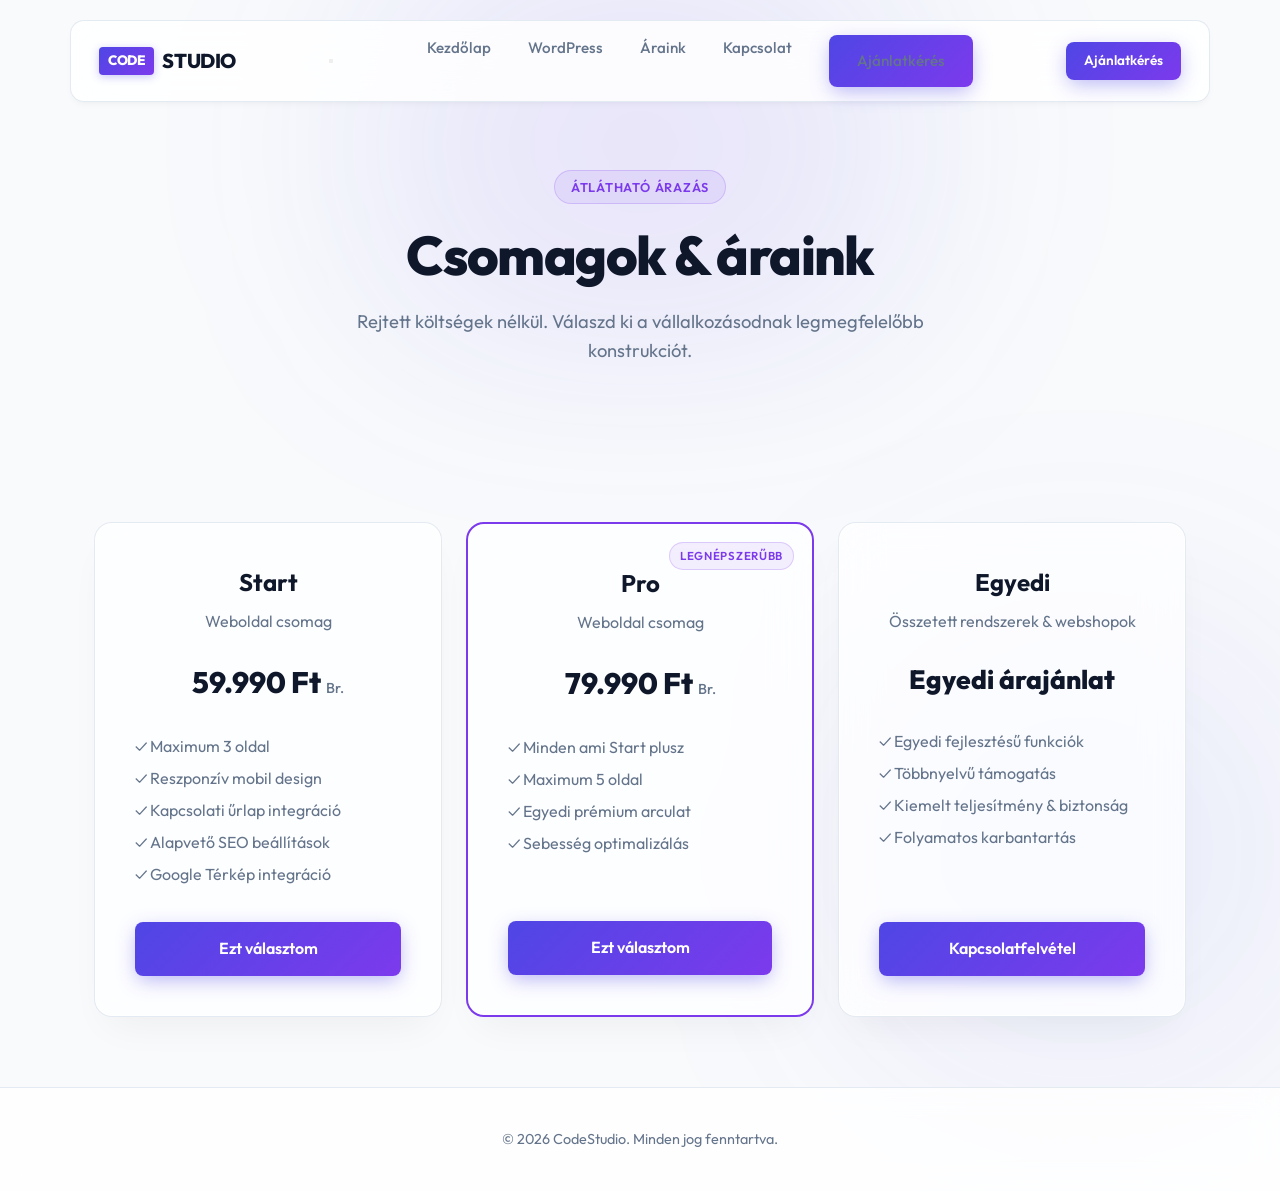
==== araink.html @ 5a786a3b "Update araink.html" ====
<!DOCTYPE html>
<html lang="hu">
<head>
    <meta charset="UTF-8">
    <meta name="viewport" content="width=device-width, initial-scale=1.0">
    <title>Áraink | CodeStudio</title>

    <!-- Favicon -->
    <link rel="icon" type="image/png" href="images/favicon.png">

    <!-- GOOGLE CDN OUTFIT FONT -->
    <link rel="preconnect" href="https://fonts.googleapis.com">
    <link rel="preconnect" href="https://fonts.gstatic.com" crossorigin>
    <link href="https://fonts.googleapis.com/css2?family=Outfit:wght@100..900&display=swap" rel="stylesheet">

    <!-- STYLESHEET -->
    <link rel="stylesheet" href="css/styles.css">
</head>
<body>
    <div class="ambient-glow-1"></div>
    <div class="ambient-glow-2"></div>

    <!-- NAVBAR -->
    <!-- NAVBAR -->
<header>
    <div class="nav-inner">
        <a href="index.html" class="logo">
            <span class="logo-badge">CODE</span> STUDIO
        </a>

        <!-- HAMBURGER BUTTON (Mobile Only) -->
        <button class="mobile-toggle" aria-label="Menü megnyitása">
            <span class="bar"></span>
            <span class="bar"></span>
            <span class="bar"></span>
        </button>

        <ul class="nav-links">
            <li><a href="index.html">Kezdőlap</a></li>
            <li><a href="wordpress.html">WordPress</a></li>
            <li><a href="araink.html">Áraink</a></li>
            <li><a href="kapcsolat.html">Kapcsolat</a></li>
            <!-- Mobile CTA inside dropdown -->
            <li class="mobile-cta"><a href="kapcsolat.html" class="btn btn-primary">Ajánlatkérés</a></li>
        </ul>

        <!-- Desktop CTA -->
        <a href="kapcsolat.html" class="btn btn-primary desktop-cta" style="padding: 8px 18px; font-size: 0.85rem;">Ajánlatkérés</a>
    </div>
</header>

    <section class="hero">
        <div class="container">
            <span class="mono-tag">Átlátható árazás</span>
            <h1>Csomagok & áraink</h1>
            <p>Rejtett költségek nélkül. Válaszd ki a vállalkozásodnak legmegfelelőbb konstrukciót.</p>
        </div>
    </section>

    <!-- PRICING TIERS -->
    <section class="section">
        <div class="container">
            <div class="grid-3" style="align-items: stretch;">
                
                <!-- START -->
                <div class="glass-panel" style="padding: 40px; text-align: center; display: flex; flex-direction: column; justify-content: space-between;">
                    <div>
                        <h3 style="font-size: 1.5rem;">Start</h3>
                        <p style="color: var(--text-muted); margin: 8px 0 24px;">Weboldal csomag</p>
                        <div style="font-size: 1.85rem; font-weight: 800; margin-bottom: 24px;">59.990 Ft <span style="font-size: 0.9rem; font-weight: 500; color: var(--text-muted);">Br.</span></div>
                        <ul style="text-align: left; list-style: none; color: var(--text-muted); line-height: 2; margin-bottom: 32px;">
                            <li>✓ Maximum 3 oldal</li>
                            <li>✓ Reszponzív mobil design</li>
                            <li>✓ Kapcsolati űrlap integráció</li>
                            <li>✓ Alapvető SEO beállítások</li>
                            <li>✓ Google Térkép integráció</li>
                        </ul>
                    </div>
                    <a href="kapcsolat.html?csomag=start" class="btn btn-primary" style="width: 100%;">Ezt választom</a>
                </div>

                <!-- PRO -->
                <div class="glass-panel" style="padding: 40px; text-align: center; border: 2px solid var(--accent-purple); display: flex; flex-direction: column; justify-content: space-between; position: relative;">
                    
                    <span class="mono-tag" style="position: absolute; top: 18px; right: 18px; font-size: 0.72rem; padding: 4px 10px; margin: 0;">Legnépszerűbb</span>

                    <div>
                        <h3 style="font-size: 1.5rem;">Pro</h3>
                        <p style="color: var(--text-muted); margin: 8px 0 24px;">Weboldal csomag</p>
                        <div style="font-size: 1.85rem; font-weight: 800; margin-bottom: 24px;">79.990 Ft <span style="font-size: 0.9rem; font-weight: 500; color: var(--text-muted);">Br.</span></div>
                        <ul style="text-align: left; list-style: none; color: var(--text-muted); line-height: 2; margin-bottom: 32px;">
                            <li>✓ Minden ami Start plusz</li>
                            <li>✓ Maximum 5 oldal</li>
                            <li>✓ Egyedi prémium arculat</li>
                            <li>✓ Sebesség optimalizálás</li>
                        </ul>
                    </div>
                    <a href="kapcsolat.html?csomag=pro" class="btn btn-primary" style="width: 100%;">Ezt választom</a>
                </div>

                <!-- EGYEDI -->
                <div class="glass-panel" style="padding: 40px; text-align: center; display: flex; flex-direction: column; justify-content: space-between;">
                    <div>
                        <h3 style="font-size: 1.5rem;">Egyedi</h3>
                        <p style="color: var(--text-muted); margin: 8px 0 24px;">Összetett rendszerek & webshopok</p>
                        <div style="font-size: 1.65rem; font-weight: 800; margin-bottom: 24px;">Egyedi árajánlat</div>
                        <ul style="text-align: left; list-style: none; color: var(--text-muted); line-height: 2; margin-bottom: 32px;">
                            <li>✓ Egyedi fejlesztésű funkciók</li>
                            <li>✓ Többnyelvű támogatás</li>
                            <li>✓ Kiemelt teljesítmény & biztonság</li>
                            <li>✓ Folyamatos karbantartás</li>
                        </ul>
                    </div>
                    <a href="kapcsolat.html?csomag=egyedi" class="btn btn-primary" style="width: 100%;">Kapcsolatfelvétel</a>
                </div>

            </div>
        </div>
    </section>

    <footer>
        <div class="container">
            <p>© 2026 CodeStudio. Minden jog fenntartva.</p>
        </div>
    </footer>

</body>
</html>
---- css/styles.css ----
/* ==========================================================================
   GLOBAL DESIGN SYSTEM (CODESTUDIO - LIGHT FROSTED GLASS THEME)
   ========================================================================== */

/* 1. ROOT VARIABLES */
:root {
    --bg-color: #f8fafc;
    --bg-secondary: #f1f5f9;
    --card-bg: rgba(255, 255, 255, 0.75);
    --card-border: rgba(226, 232, 240, 0.9);
    --glass-nav: rgba(255, 255, 255, 0.85);
    --text-main: #0f172a;
    --text-muted: #64748b;
    --accent-black: #09090b;
    --accent-blue: #0284c7;
    --accent-purple: #7c3aed;
    --accent-indigo: #4f46e5;
    
    /* VIBRANT POP OF COLOR GRADIENT */
    --accent-gradient: linear-gradient(135deg, #4f46e5 0%, #7c3aed 100%);
    --accent-gradient-hover: linear-gradient(135deg, #4338ca 0%, #6d28d9 100%);
    
    --font-sans: 'Outfit', -apple-system, BlinkMacSystemFont, 'Segoe UI', Roboto, sans-serif;
    --shadow-sm: 0 4px 6px -1px rgba(0, 0, 0, 0.03), 0 2px 4px -2px rgba(0, 0, 0, 0.03);
    --shadow-glass: 0 20px 40px -15px rgba(0, 0, 0, 0.06), 0 0 0 1px rgba(255, 255, 255, 0.9) inset;
    --shadow-btn: 0 6px 20px -2px rgba(79, 70, 229, 0.4);
    --shadow-btn-hover: 0 10px 28px -2px rgba(79, 70, 229, 0.55);
}

/* 2. RESET & BASE STYLES */
*, *::before, *::after {
    margin: 0;
    padding: 0;
    box-sizing: border-box;
}

html {
    scroll-behavior: smooth;
}

body {
    background-color: var(--bg-color);
    color: var(--text-main);
    font-family: var(--font-sans);
    line-height: 1.6;
    -webkit-font-smoothing: antialiased;
    -moz-osx-font-smoothing: grayscale;
    position: relative;
    overflow-x: hidden;
}

/* AMBIENT BACKGROUND GLOWS */
.ambient-glow-1 {
    position: absolute;
    top: -80px;
    left: 50%;
    transform: translateX(-50%);
    width: 800px;
    height: 450px;
    background: radial-gradient(circle, rgba(124, 58, 237, 0.12) 0%, rgba(79, 70, 229, 0.08) 50%, transparent 80%);
    filter: blur(90px);
    z-index: -1;
    pointer-events: none;
}

.ambient-glow-2 {
    position: absolute;
    top: 550px;
    right: -100px;
    width: 600px;
    height: 600px;
    background: radial-gradient(circle, rgba(2, 132, 199, 0.08) 0%, rgba(124, 58, 237, 0.06) 50%, transparent 80%);
    filter: blur(100px);
    z-index: -1;
    pointer-events: none;
}

/* LAYOUT CONTAINER */
.container {
    max-width: 1140px;
    margin: 0 auto;
    padding: 0 24px;
}

/* FROSTED GLASS PANELS */
.glass-panel {
    background: var(--card-bg);
    backdrop-filter: blur(20px) saturate(180%);
    -webkit-backdrop-filter: blur(20px) saturate(180%);
    border: 1px solid var(--card-border);
    border-radius: 18px;
    box-shadow: var(--shadow-glass);
    transition: transform 0.3s ease, box-shadow 0.3s ease;
}

.glass-panel:hover {
    box-shadow: 0 25px 50px -12px rgba(0, 0, 0, 0.08), 0 0 0 1px rgba(255, 255, 255, 1) inset;
}

/* TAGS & BADGES */
.mono-tag {
    font-size: 0.8rem;
    text-transform: uppercase;
    letter-spacing: 0.06em;
    color: var(--accent-purple);
    background: rgba(124, 58, 237, 0.08);
    border: 1px solid rgba(124, 58, 237, 0.2);
    padding: 6px 16px;
    border-radius: 28px;
    display: inline-flex;
    align-items: center;
    gap: 6px;
    font-weight: 600;
}

/* BUTTONS WITH VIBRANT COLOR POP */
.btn {
    display: inline-flex;
    align-items: center;
    justify-content: center;
    padding: 14px 28px;
    border-radius: 8px;
    font-weight: 600;
    font-size: 1rem;
    cursor: pointer;
    transition: all 0.25s cubic-bezier(0.16, 1, 0.3, 1);
    text-decoration: none;
    border: none;
}

.btn-primary {
    background: var(--accent-gradient);
    color: #ffffff;
    box-shadow: var(--shadow-btn);
}

.btn-primary:hover {
    background: var(--accent-gradient-hover);
    transform: translateY(-2px);
    box-shadow: var(--shadow-btn-hover);
}

.btn-glass {
    background: rgba(255, 255, 255, 0.85);
    backdrop-filter: blur(12px);
    color: var(--text-main);
    border: 1px solid var(--card-border);
    box-shadow: 0 2px 8px rgba(0,0,0,0.02);
}

.btn-glass:hover {
    background: #ffffff;
    border-color: rgba(124, 58, 237, 0.3);
    color: var(--accent-purple);
    transform: translateY(-2px);
    box-shadow: 0 8px 20px rgba(124, 58, 237, 0.12);
}

/* HEADER & NAVIGATION */
header {
    position: fixed;
    top: 20px;
    left: 50%;
    transform: translateX(-50%);
    width: calc(100% - 48px);
    max-width: 1140px;
    z-index: 1000;
}

.nav-inner {
    display: flex;
    align-items: center;
    justify-content: space-between;
    padding: 14px 28px;
    background: var(--glass-nav);
    backdrop-filter: blur(20px) saturate(180%);
    -webkit-backdrop-filter: blur(20px) saturate(180%);
    border: 1px solid var(--card-border);
    border-radius: 14px;
    box-shadow: var(--shadow-sm);
}

.logo {
    font-weight: 800;
    font-size: 1.25rem;
    color: var(--text-main);
    text-decoration: none;
    display: flex;
    align-items: center;
    gap: 8px;
    letter-spacing: -0.02em;
}

.logo-badge {
    background: var(--accent-gradient);
    color: #ffffff;
    padding: 3px 9px;
    border-radius: 4px;
    font-size: 0.85rem;
    font-weight: 800;
    box-shadow: 0 2px 8px rgba(79, 70, 229, 0.3);
}

.nav-links {
    display: flex;
    gap: 37px;
    list-style: none;
}

.nav-links a {
    color: var(--text-muted);
    text-decoration: none;
    font-size: 0.95rem;
    font-weight: 500;
    transition: color 0.2s;
}

.nav-links a:hover, .nav-links a.active {
    color: var(--accent-indigo);
    font-weight: 600;
}

/* HERO SECTION */
.hero {
    padding-top: 170px;
    padding-bottom: 50px;
    text-align: center;
}

.hero h1 {
    font-size: clamp(2.15rem, 4.5vw, 3.4rem);
    font-weight: 800;
    letter-spacing: -0.03em;
    line-height: 1.15;
    margin: 20px 0;
}

.hero p {
    font-size: 1.15rem;
    color: var(--text-muted);
    max-width: 620px;
    margin: 0 auto 36px;
    font-weight: 400;
}

/* SECTIONS */
.section {
    padding: 70px 0;
    position: relative;
}

.section-title {
    text-align: center;
    margin-bottom: 48px;
}

.section-title h2 {
    font-size: 2.2rem;
    font-weight: 700;
    margin-top: 10px;
    letter-spacing: -0.02em;
}

.grid-3 {
    display: grid;
    grid-template-columns: repeat(auto-fit, minmax(300px, 1fr));
    gap: 24px;
}

/* FORM STYLING */
.form-group {
    margin-bottom: 24px;
    text-align: left;
}

label {
    display: block;
    font-weight: 600;
    font-size: 0.95rem;
    margin-bottom: 8px;
    color: var(--text-main);
    letter-spacing: -0.01em;
}

input, textarea {
    -webkit-appearance: none;
    -moz-appearance: none;
    appearance: none;
    width: 100%;
    display: block;
    box-sizing: border-box;
    background: #ffffff;
    border: 1px solid #cbd5e1;
    border-radius: 8px !important;
    padding: 14px 18px;
    font-size: 1rem;
    line-height: 1.5;
    font-family: var(--font-sans);
    color: var(--text-main);
    transition: border-color 0.2s ease, box-shadow 0.2s ease;
    outline: none;
}

input::placeholder, textarea::placeholder,
input::-webkit-input-placeholder, textarea::-webkit-input-placeholder {
    font-size: 0.95rem;
    color: #94a3b8;
    font-weight: 400;
    font-family: var(--font-sans);
}

input:focus, textarea:focus {
    border-color: var(--accent-indigo);
    box-shadow: 0 0 0 4px rgba(79, 70, 229, 0.15);
}

textarea {
    resize: vertical;
    min-height: 120px;
}

/* SELECT / DROPDOWN STÍLUS */
select {
    -webkit-appearance: none !important;
    -moz-appearance: none !important;
    appearance: none !important;
    width: 100% !important;
    display: block !important;
    box-sizing: border-box !important;
    background-color: #ffffff !important;
    background-image: url("data:image/svg+xml,%3Csvg xmlns='http://www.w3.org/2000/svg' width='16' height='16' viewBox='0 0 24 24' fill='none' stroke='%234f46e5' stroke-width='2.5' stroke-linecap='round' stroke-linejoin='round'%3E%3Cpath d='m6 9 6 6 6-6'/%3E%3C/svg%3E") !important;
    background-repeat: no-repeat !important;
    background-position: right 18px center !important;
    background-size: 16px 16px !important;
    border: 1px solid #cbd5e1 !important;
    border-radius: 8px !important;
    padding: 14px 44px 14px 18px !important;
    font-size: 1rem !important;
    line-height: 1.5 !important;
    font-family: var(--font-sans) !important;
    color: var(--text-main) !important;
    outline: none !important;
    cursor: pointer;
}

select:focus {
    border-color: var(--accent-indigo) !important;
    box-shadow: 0 0 0 4px rgba(79, 70, 229, 0.15) !important;
}

select:invalid, select option[value=""] {
    color: #94a3b8 !important;
}

/* FOOTER */
footer {
    padding: 40px 0;
    border-top: 1px solid var(--card-border);
    background: rgba(255, 255, 255, 0.8);
    backdrop-filter: blur(12px);
    text-align: center;
    color: var(--text-muted);
    font-size: 0.9rem;
}
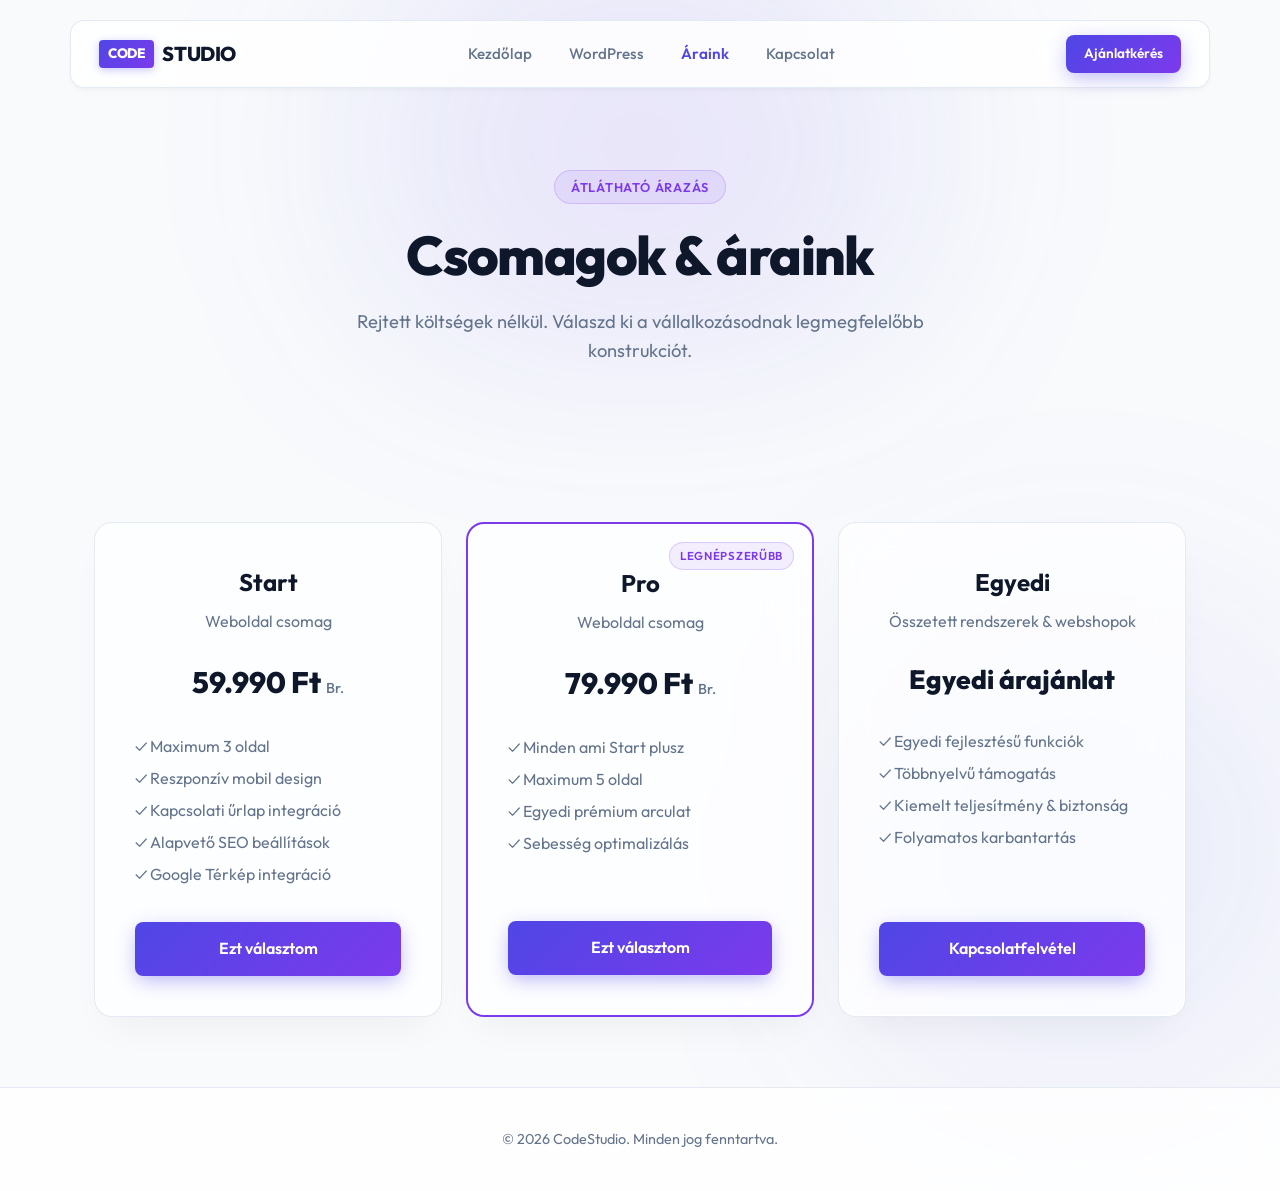
==== commit 54434d27: "Update araink.html" ====
--- a/araink.html
+++ b/araink.html
@@ -21,33 +21,30 @@
     <div class="ambient-glow-2"></div>
 
     <!-- NAVBAR -->
-    <!-- NAVBAR -->
-<header>
-    <div class="nav-inner">
-        <a href="index.html" class="logo">
-            <span class="logo-badge">CODE</span> STUDIO
-        </a>
+    <header>
+        <div class="nav-inner">
+            <a href="index.html" class="logo">
+                <span class="logo-badge">CODE</span> STUDIO
+            </a>
 
-        <!-- HAMBURGER BUTTON (Mobile Only) -->
-        <button class="mobile-toggle" aria-label="Menü megnyitása">
-            <span class="bar"></span>
-            <span class="bar"></span>
-            <span class="bar"></span>
-        </button>
+            <!-- HAMBURGER GOMB MOBILRA -->
+            <button class="mobile-toggle" aria-label="Menü megnyitása">
+                <span class="bar"></span>
+                <span class="bar"></span>
+                <span class="bar"></span>
+            </button>
 
-        <ul class="nav-links">
-            <li><a href="index.html">Kezdőlap</a></li>
-            <li><a href="wordpress.html">WordPress</a></li>
-            <li><a href="araink.html">Áraink</a></li>
-            <li><a href="kapcsolat.html">Kapcsolat</a></li>
-            <!-- Mobile CTA inside dropdown -->
-            <li class="mobile-cta"><a href="kapcsolat.html" class="btn btn-primary">Ajánlatkérés</a></li>
-        </ul>
+            <ul class="nav-links">
+                <li><a href="index.html">Kezdőlap</a></li>
+                <li><a href="wordpress.html">WordPress</a></li>
+                <li><a href="araink.html" class="active">Áraink</a></li>
+                <li><a href="kapcsolat.html">Kapcsolat</a></li>
+                <li class="mobile-cta"><a href="kapcsolat.html" class="btn btn-primary">Ajánlatkérés</a></li>
+            </ul>
 
-        <!-- Desktop CTA -->
-        <a href="kapcsolat.html" class="btn btn-primary desktop-cta" style="padding: 8px 18px; font-size: 0.85rem;">Ajánlatkérés</a>
-    </div>
-</header>
+            <a href="kapcsolat.html" class="btn btn-primary desktop-cta" style="padding: 8px 18px; font-size: 0.85rem;">Ajánlatkérés</a>
+        </div>
+    </header>
 
     <section class="hero">
         <div class="container">
@@ -124,5 +121,8 @@
         </div>
     </footer>
 
+    <!-- JAVASCRIPT BEHÍVÁSA -->
+    <script src="js/script.js"></script>
+
 </body>
 </html>
--- a/css/styles.css
+++ b/css/styles.css
@@ -16,7 +16,6 @@
     --accent-purple: #7c3aed;
     --accent-indigo: #4f46e5;
     
-    /* VIBRANT POP OF COLOR GRADIENT */
     --accent-gradient: linear-gradient(135deg, #4f46e5 0%, #7c3aed 100%);
     --accent-gradient-hover: linear-gradient(135deg, #4338ca 0%, #6d28d9 100%);
     
@@ -27,11 +26,17 @@
     --shadow-btn-hover: 0 10px 28px -2px rgba(79, 70, 229, 0.55);
 }
 
-/* 2. RESET & BASE STYLES */
+/* 2. RESET & OVERFLOW PREVENT (MEGGÁTOLJA A CSÚSZKÁLÁST) */
 *, *::before, *::after {
     margin: 0;
     padding: 0;
     box-sizing: border-box;
+}
+
+html, body {
+    overflow-x: hidden !important;
+    max-width: 100vw !important;
+    width: 100%;
 }
 
 html {
@@ -46,7 +51,6 @@
     -webkit-font-smoothing: antialiased;
     -moz-osx-font-smoothing: grayscale;
     position: relative;
-    overflow-x: hidden;
 }
 
 /* AMBIENT BACKGROUND GLOWS */
@@ -55,7 +59,8 @@
     top: -80px;
     left: 50%;
     transform: translateX(-50%);
-    width: 800px;
+    width: 100%;
+    max-width: 800px;
     height: 450px;
     background: radial-gradient(circle, rgba(124, 58, 237, 0.12) 0%, rgba(79, 70, 229, 0.08) 50%, transparent 80%);
     filter: blur(90px);
@@ -67,7 +72,8 @@
     position: absolute;
     top: 550px;
     right: -100px;
-    width: 600px;
+    width: 100%;
+    max-width: 600px;
     height: 600px;
     background: radial-gradient(circle, rgba(2, 132, 199, 0.08) 0%, rgba(124, 58, 237, 0.06) 50%, transparent 80%);
     filter: blur(100px);
@@ -80,6 +86,7 @@
     max-width: 1140px;
     margin: 0 auto;
     padding: 0 24px;
+    width: 100%;
 }
 
 /* FROSTED GLASS PANELS */
@@ -113,7 +120,7 @@
     font-weight: 600;
 }
 
-/* BUTTONS WITH VIBRANT COLOR POP */
+/* BUTTONS */
 .btn {
     display: inline-flex;
     align-items: center;
@@ -178,6 +185,7 @@
     border: 1px solid var(--card-border);
     border-radius: 14px;
     box-shadow: var(--shadow-sm);
+    position: relative;
 }
 
 .logo {
@@ -218,6 +226,19 @@
 .nav-links a:hover, .nav-links a.active {
     color: var(--accent-indigo);
     font-weight: 600;
+}
+
+/* VISIBILITY RULES */
+.mobile-toggle {
+    display: none !important;
+}
+
+.mobile-cta {
+    display: none !important;
+}
+
+.desktop-cta {
+    display: inline-flex !important;
 }
 
 /* HERO SECTION */
@@ -362,3 +383,106 @@
     color: var(--text-muted);
     font-size: 0.9rem;
 }
+
+/* ==========================================================================
+   MOBIL KÉPERNYŐ BEÁLLÍTÁSOK (< 768px)
+   ========================================================================== */
+@media (max-width: 768px) {
+    header {
+        width: auto !important;
+        left: 16px !important;
+        right: 16px !important;
+        top: 16px !important;
+        transform: none !important;
+    }
+
+    .nav-inner {
+        padding: 12px 18px;
+    }
+
+    .desktop-cta {
+        display: none !important;
+    }
+
+    .mobile-toggle {
+        display: flex !important;
+        flex-direction: column;
+        justify-content: center;
+        gap: 5px;
+        background: transparent;
+        border: none;
+        cursor: pointer;
+        padding: 6px;
+        z-index: 1001;
+    }
+
+    .mobile-toggle .bar {
+        width: 22px;
+        height: 2px;
+        background-color: var(--text-main);
+        border-radius: 2px;
+        transition: all 0.3s cubic-bezier(0.16, 1, 0.3, 1);
+    }
+
+    /* Hamburger Animáció X-re */
+    .mobile-toggle.active .bar:nth-child(1) {
+        transform: translateY(7px) rotate(45deg);
+    }
+
+    .mobile-toggle.active .bar:nth-child(2) {
+        opacity: 0;
+    }
+
+    .mobile-toggle.active .bar:nth-child(3) {
+        transform: translateY(-7px) rotate(-45deg);
+    }
+
+    /* MŰKÖDŐ TEJÜVEG MOBIL MENÜ */
+    .nav-links {
+        position: absolute;
+        top: calc(100% + 10px);
+        left: 0;
+        right: 0;
+        background: rgba(255, 255, 255, 0.98) !important;
+        backdrop-filter: blur(25px) saturate(180%);
+        -webkit-backdrop-filter: blur(25px) saturate(180%);
+        border: 1px solid var(--card-border);
+        border-radius: 14px;
+        padding: 24px;
+        display: flex !important;
+        flex-direction: column;
+        gap: 20px;
+        text-align: center;
+        box-shadow: 0 20px 40px rgba(0, 0, 0, 0.15);
+        opacity: 0;
+        visibility: hidden;
+        pointer-events: none;
+        transform: translateY(-10px);
+        transition: all 0.3s cubic-bezier(0.16, 1, 0.3, 1);
+    }
+
+    /* Megnyitott mobil menü */
+    .nav-links.active {
+        opacity: 1 !important;
+        visibility: visible !important;
+        pointer-events: auto !important;
+        transform: translateY(0) !important;
+    }
+
+    .mobile-cta {
+        display: block !important;
+        margin-top: 8px;
+    }
+
+    .mobile-cta .btn {
+        width: 100%;
+    }
+
+    .hero {
+        padding-top: 140px;
+    }
+
+    .grid-3 {
+        grid-template-columns: 1fr !important; /* 1 oszlopos kártya elrendezés mobilon */
+    }
+}
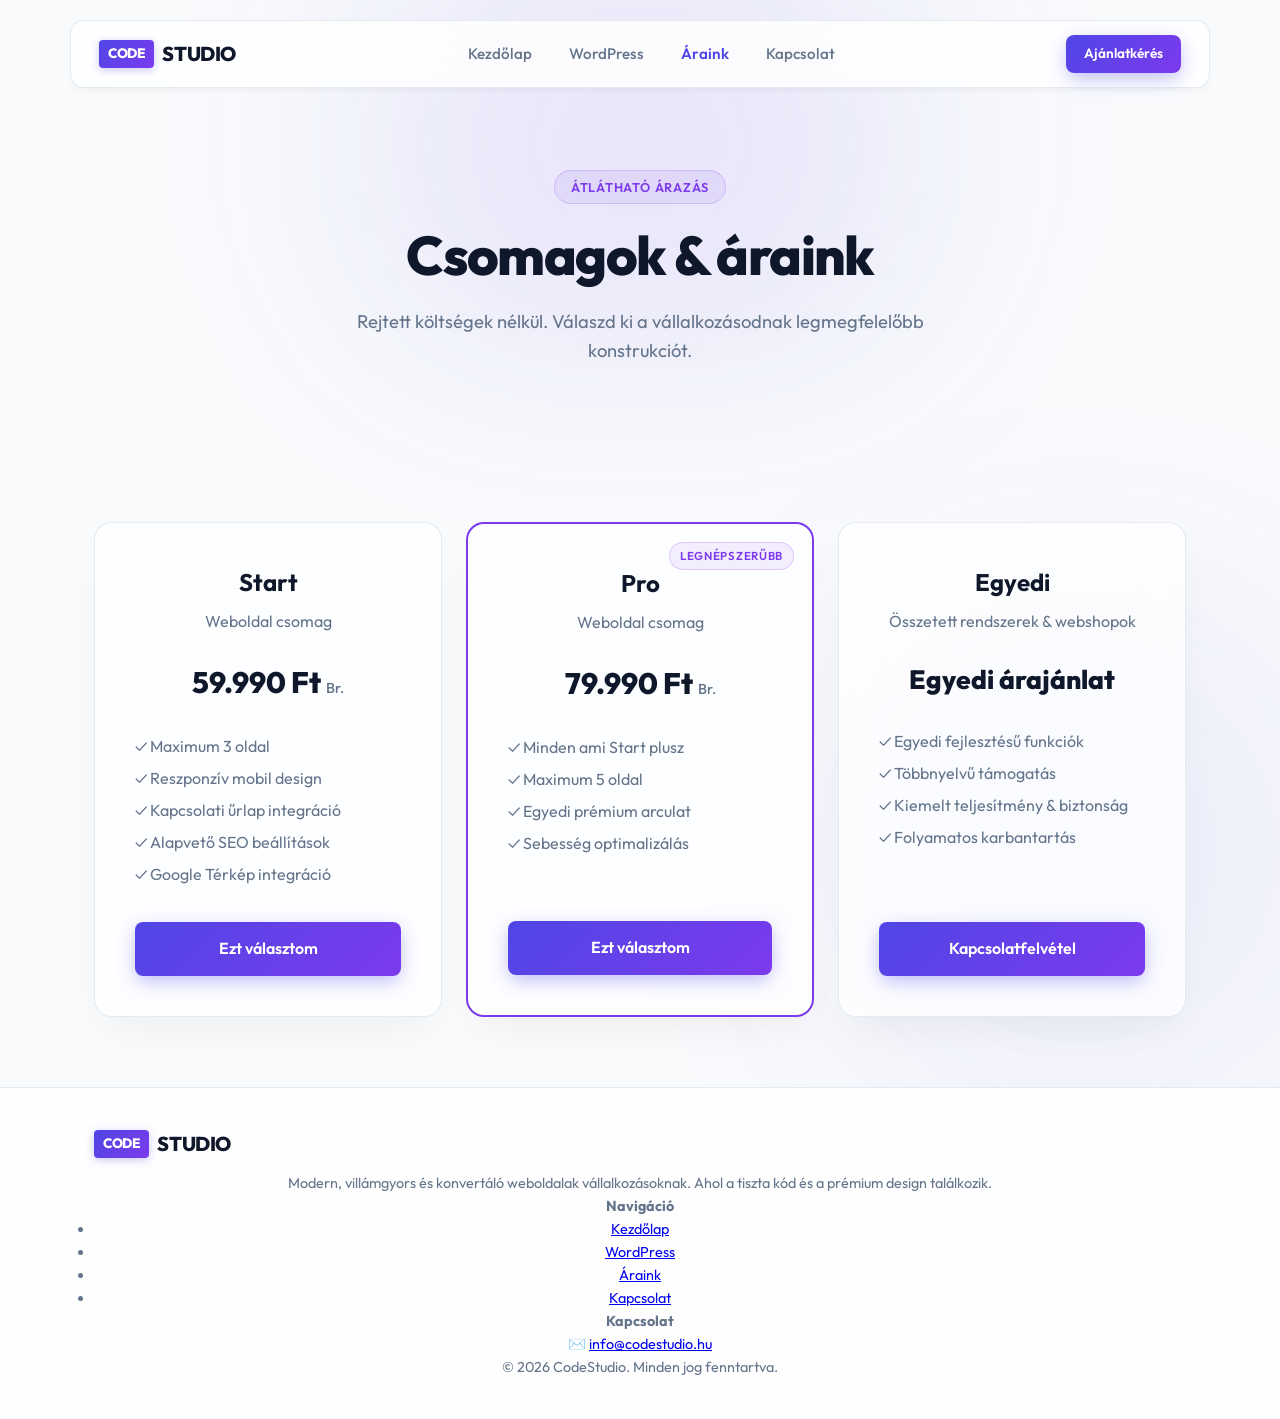
==== commit bc8f6da3: "Update araink.html" ====
--- a/araink.html
+++ b/araink.html
@@ -115,11 +115,37 @@
         </div>
     </section>
 
-    <footer>
-        <div class="container">
+    <!-- LÁBLÉC (FOOTER) -->
+<footer>
+    <div class="container">
+        <div class="footer-grid">
+            <div>
+                <a href="index.html" class="logo" style="margin-bottom: 12px;">
+                    <span class="logo-badge">CODE</span> STUDIO
+                </a>
+                <p class="footer-slogan">Modern, villámgyors és konvertáló weboldalak vállalkozásoknak. Ahol a tiszta kód és a prémium design találkozik.</p>
+            </div>
+            <div>
+                <h4 class="footer-title">Navigáció</h4>
+                <ul class="footer-links">
+                    <li><a href="index.html">Kezdőlap</a></li>
+                    <li><a href="wordpress.html">WordPress</a></li>
+                    <li><a href="araink.html">Áraink</a></li>
+                    <li><a href="kapcsolat.html">Kapcsolat</a></li>
+                </ul>
+            </div>
+            <div>
+                <h4 class="footer-title">Kapcsolat</h4>
+                <p class="footer-contact">
+                    ✉️ <a href="mailto:info@codestudio.hu">info@codestudio.hu</a>
+                </p>
+            </div>
+        </div>
+        <div class="footer-bottom">
             <p>© 2026 CodeStudio. Minden jog fenntartva.</p>
         </div>
-    </footer>
+    </div>
+</footer>
 
     <!-- JAVASCRIPT BEHÍVÁSA -->
     <script src="js/script.js"></script>
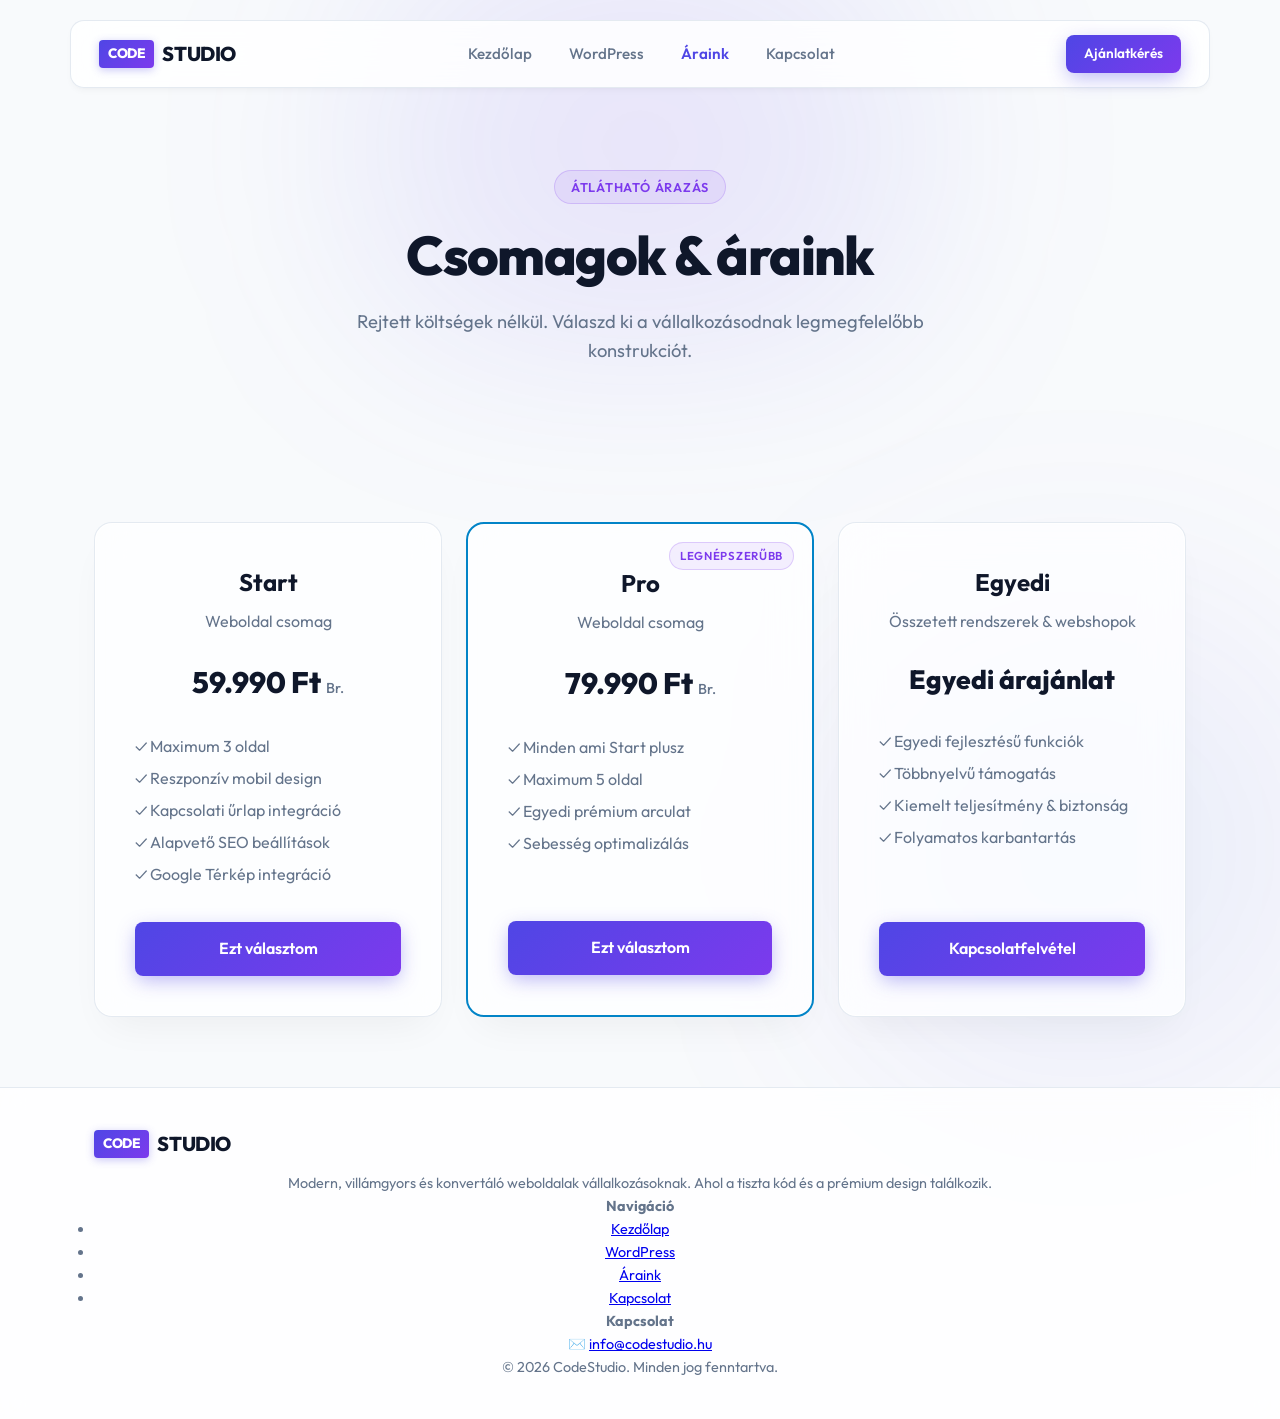
==== commit 3cdf8f90: "Update araink.html" ====
--- a/araink.html
+++ b/araink.html
@@ -76,8 +76,8 @@
                     <a href="kapcsolat.html?csomag=start" class="btn btn-primary" style="width: 100%;">Ezt választom</a>
                 </div>
 
-                <!-- PRO -->
-                <div class="glass-panel" style="padding: 40px; text-align: center; border: 2px solid var(--accent-purple); display: flex; flex-direction: column; justify-content: space-between; position: relative;">
+                <!-- PRO (Kék szegéllyel) -->
+                <div class="glass-panel" style="padding: 40px; text-align: center; border: 2px solid var(--accent-blue); display: flex; flex-direction: column; justify-content: space-between; position: relative;">
                     
                     <span class="mono-tag" style="position: absolute; top: 18px; right: 18px; font-size: 0.72rem; padding: 4px 10px; margin: 0;">Legnépszerűbb</span>
 
@@ -116,36 +116,36 @@
     </section>
 
     <!-- LÁBLÉC (FOOTER) -->
-<footer>
-    <div class="container">
-        <div class="footer-grid">
-            <div>
-                <a href="index.html" class="logo" style="margin-bottom: 12px;">
-                    <span class="logo-badge">CODE</span> STUDIO
-                </a>
-                <p class="footer-slogan">Modern, villámgyors és konvertáló weboldalak vállalkozásoknak. Ahol a tiszta kód és a prémium design találkozik.</p>
+    <footer>
+        <div class="container">
+            <div class="footer-grid">
+                <div>
+                    <a href="index.html" class="logo" style="margin-bottom: 12px;">
+                        <span class="logo-badge">CODE</span> STUDIO
+                    </a>
+                    <p class="footer-slogan">Modern, villámgyors és konvertáló weboldalak vállalkozásoknak. Ahol a tiszta kód és a prémium design találkozik.</p>
+                </div>
+                <div>
+                    <h4 class="footer-title">Navigáció</h4>
+                    <ul class="footer-links">
+                        <li><a href="index.html">Kezdőlap</a></li>
+                        <li><a href="wordpress.html">WordPress</a></li>
+                        <li><a href="araink.html">Áraink</a></li>
+                        <li><a href="kapcsolat.html">Kapcsolat</a></li>
+                    </ul>
+                </div>
+                <div>
+                    <h4 class="footer-title">Kapcsolat</h4>
+                    <p class="footer-contact">
+                        ✉️ <a href="mailto:info@codestudio.hu">info@codestudio.hu</a>
+                    </p>
+                </div>
             </div>
-            <div>
-                <h4 class="footer-title">Navigáció</h4>
-                <ul class="footer-links">
-                    <li><a href="index.html">Kezdőlap</a></li>
-                    <li><a href="wordpress.html">WordPress</a></li>
-                    <li><a href="araink.html">Áraink</a></li>
-                    <li><a href="kapcsolat.html">Kapcsolat</a></li>
-                </ul>
-            </div>
-            <div>
-                <h4 class="footer-title">Kapcsolat</h4>
-                <p class="footer-contact">
-                    ✉️ <a href="mailto:info@codestudio.hu">info@codestudio.hu</a>
-                </p>
+            <div class="footer-bottom">
+                <p>© 2026 CodeStudio. Minden jog fenntartva.</p>
             </div>
         </div>
-        <div class="footer-bottom">
-            <p>© 2026 CodeStudio. Minden jog fenntartva.</p>
-        </div>
-    </div>
-</footer>
+    </footer>
 
     <!-- JAVASCRIPT BEHÍVÁSA -->
     <script src="js/script.js"></script>
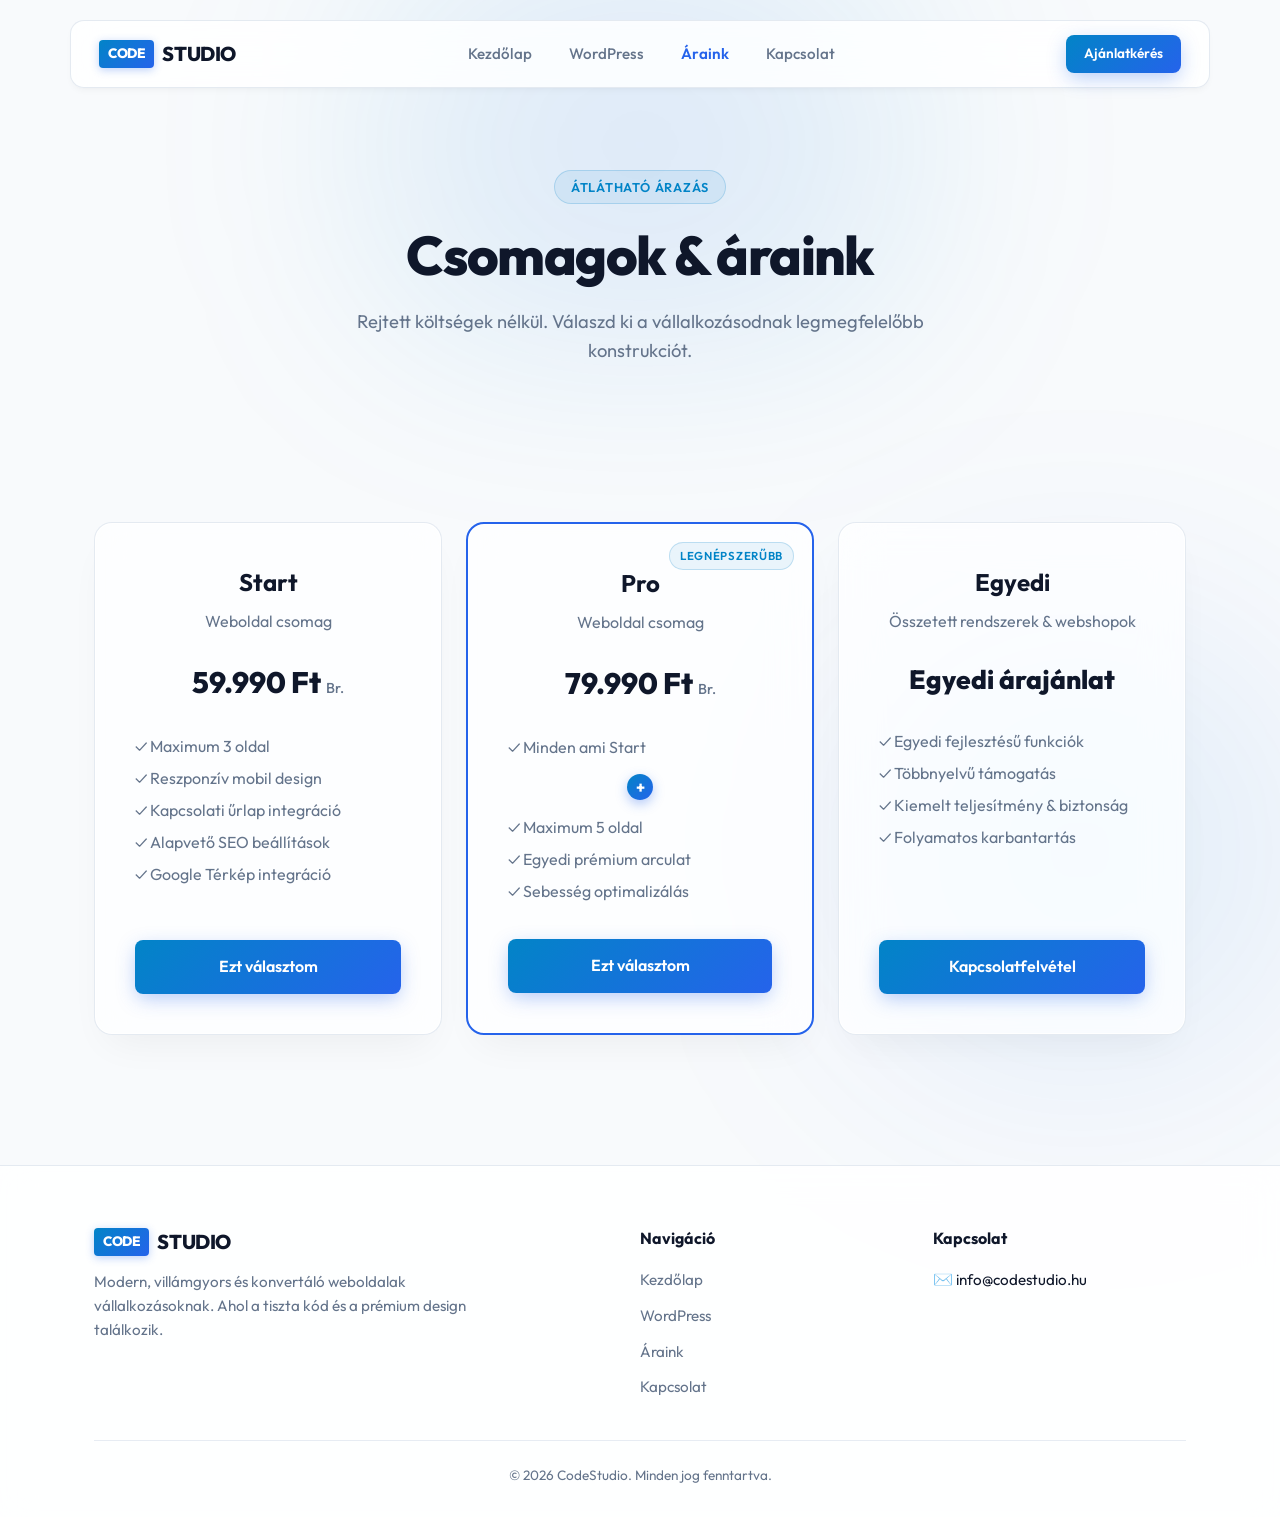
==== commit 273484a0: "Update araink.html" ====
--- a/araink.html
+++ b/araink.html
@@ -76,7 +76,7 @@
                     <a href="kapcsolat.html?csomag=start" class="btn btn-primary" style="width: 100%;">Ezt választom</a>
                 </div>
 
-                <!-- PRO (Kék szegéllyel) -->
+                <!-- PRO (Kék szegéllyel & Kerek Kék + ikon új sorban) -->
                 <div class="glass-panel" style="padding: 40px; text-align: center; border: 2px solid var(--accent-blue); display: flex; flex-direction: column; justify-content: space-between; position: relative;">
                     
                     <span class="mono-tag" style="position: absolute; top: 18px; right: 18px; font-size: 0.72rem; padding: 4px 10px; margin: 0;">Legnépszerűbb</span>
@@ -86,7 +86,10 @@
                         <p style="color: var(--text-muted); margin: 8px 0 24px;">Weboldal csomag</p>
                         <div style="font-size: 1.85rem; font-weight: 800; margin-bottom: 24px;">79.990 Ft <span style="font-size: 0.9rem; font-weight: 500; color: var(--text-muted);">Br.</span></div>
                         <ul style="text-align: left; list-style: none; color: var(--text-muted); line-height: 2; margin-bottom: 32px;">
-                            <li>✓ Minden ami Start plusz</li>
+                            <li>✓ Minden ami Start</li>
+                            <li style="text-align: center; margin: 8px 0; list-style: none;">
+                                <span style="display: inline-flex; align-items: center; justify-content: center; width: 26px; height: 26px; border-radius: 50%; background: var(--accent-gradient); color: #ffffff; font-weight: 800; font-size: 1rem; box-shadow: 0 4px 12px rgba(37, 99, 235, 0.35);">+</span>
+                            </li>
                             <li>✓ Maximum 5 oldal</li>
                             <li>✓ Egyedi prémium arculat</li>
                             <li>✓ Sebesség optimalizálás</li>
--- a/css/styles.css
+++ b/css/styles.css
@@ -1,5 +1,5 @@
 /* ==========================================================================
-   GLOBAL DESIGN SYSTEM (CODESTUDIO - LIGHT FROSTED GLASS THEME)
+   GLOBAL DESIGN SYSTEM (CODESTUDIO - OCEAN BLUE FROSTED GLASS THEME)
    ========================================================================== */
 
 /* 1. ROOT VARIABLES */
@@ -11,22 +11,20 @@
     --glass-nav: rgba(255, 255, 255, 0.85);
     --text-main: #0f172a;
     --text-muted: #64748b;
-    --accent-black: #09090b;
-    --accent-blue: #0284c7;
-    --accent-purple: #7c3aed;
-    --accent-indigo: #4f46e5;
     
-    --accent-gradient: linear-gradient(135deg, #4f46e5 0%, #7c3aed 100%);
-    --accent-gradient-hover: linear-gradient(135deg, #4338ca 0%, #6d28d9 100%);
+    --accent-cyan: #0284c7;
+    --accent-blue: #2563eb;
+    --accent-gradient: linear-gradient(135deg, #0284c7 0%, #2563eb 100%);
+    --accent-gradient-hover: linear-gradient(135deg, #0369a1 0%, #1d4ed8 100%);
     
     --font-sans: 'Outfit', -apple-system, BlinkMacSystemFont, 'Segoe UI', Roboto, sans-serif;
     --shadow-sm: 0 4px 6px -1px rgba(0, 0, 0, 0.03), 0 2px 4px -2px rgba(0, 0, 0, 0.03);
     --shadow-glass: 0 20px 40px -15px rgba(0, 0, 0, 0.06), 0 0 0 1px rgba(255, 255, 255, 0.9) inset;
-    --shadow-btn: 0 6px 20px -2px rgba(79, 70, 229, 0.4);
-    --shadow-btn-hover: 0 10px 28px -2px rgba(79, 70, 229, 0.55);
-}
-
-/* 2. RESET & OVERFLOW PREVENT (MEGGÁTOLJA A CSÚSZKÁLÁST) */
+    --shadow-btn: 0 6px 20px -2px rgba(37, 99, 235, 0.35);
+    --shadow-btn-hover: 0 10px 28px -2px rgba(37, 99, 235, 0.5);
+}
+
+/* 2. RESET & OVERFLOW PREVENT */
 *, *::before, *::after {
     margin: 0;
     padding: 0;
@@ -62,7 +60,7 @@
     width: 100%;
     max-width: 800px;
     height: 450px;
-    background: radial-gradient(circle, rgba(124, 58, 237, 0.12) 0%, rgba(79, 70, 229, 0.08) 50%, transparent 80%);
+    background: radial-gradient(circle, rgba(37, 99, 235, 0.12) 0%, rgba(2, 132, 199, 0.08) 50%, transparent 80%);
     filter: blur(90px);
     z-index: -1;
     pointer-events: none;
@@ -75,7 +73,7 @@
     width: 100%;
     max-width: 600px;
     height: 600px;
-    background: radial-gradient(circle, rgba(2, 132, 199, 0.08) 0%, rgba(124, 58, 237, 0.06) 50%, transparent 80%);
+    background: radial-gradient(circle, rgba(2, 132, 199, 0.1) 0%, rgba(37, 99, 235, 0.06) 50%, transparent 80%);
     filter: blur(100px);
     z-index: -1;
     pointer-events: none;
@@ -109,9 +107,9 @@
     font-size: 0.8rem;
     text-transform: uppercase;
     letter-spacing: 0.06em;
-    color: var(--accent-purple);
-    background: rgba(124, 58, 237, 0.08);
-    border: 1px solid rgba(124, 58, 237, 0.2);
+    color: var(--accent-cyan);
+    background: rgba(2, 132, 199, 0.08);
+    border: 1px solid rgba(2, 132, 199, 0.2);
     padding: 6px 16px;
     border-radius: 28px;
     display: inline-flex;
@@ -121,6 +119,10 @@
 }
 
 /* BUTTONS */
+button, input[type="submit"], .btn {
+    font-family: var(--font-sans) !important;
+}
+
 .btn {
     display: inline-flex;
     align-items: center;
@@ -133,16 +135,17 @@
     transition: all 0.25s cubic-bezier(0.16, 1, 0.3, 1);
     text-decoration: none;
     border: none;
+    font-family: var(--font-sans) !important;
 }
 
 .btn-primary {
-    background: var(--accent-gradient);
-    color: #ffffff;
+    background: var(--accent-gradient) !important;
+    color: #ffffff !important;
     box-shadow: var(--shadow-btn);
 }
 
 .btn-primary:hover {
-    background: var(--accent-gradient-hover);
+    background: var(--accent-gradient-hover) !important;
     transform: translateY(-2px);
     box-shadow: var(--shadow-btn-hover);
 }
@@ -157,10 +160,10 @@
 
 .btn-glass:hover {
     background: #ffffff;
-    border-color: rgba(124, 58, 237, 0.3);
-    color: var(--accent-purple);
+    border-color: rgba(2, 132, 199, 0.3);
+    color: var(--accent-cyan);
     transform: translateY(-2px);
-    box-shadow: 0 8px 20px rgba(124, 58, 237, 0.12);
+    box-shadow: 0 8px 20px rgba(2, 132, 199, 0.12);
 }
 
 /* HEADER & NAVIGATION */
@@ -206,7 +209,7 @@
     border-radius: 4px;
     font-size: 0.85rem;
     font-weight: 800;
-    box-shadow: 0 2px 8px rgba(79, 70, 229, 0.3);
+    box-shadow: 0 2px 8px rgba(37, 99, 235, 0.3);
 }
 
 .nav-links {
@@ -224,7 +227,7 @@
 }
 
 .nav-links a:hover, .nav-links a.active {
-    color: var(--accent-indigo);
+    color: var(--accent-blue);
     font-weight: 600;
 }
 
@@ -316,7 +319,7 @@
     padding: 14px 18px;
     font-size: 1rem;
     line-height: 1.5;
-    font-family: var(--font-sans);
+    font-family: var(--font-sans) !important;
     color: var(--text-main);
     transition: border-color 0.2s ease, box-shadow 0.2s ease;
     outline: none;
@@ -327,12 +330,12 @@
     font-size: 0.95rem;
     color: #94a3b8;
     font-weight: 400;
-    font-family: var(--font-sans);
+    font-family: var(--font-sans) !important;
 }
 
 input:focus, textarea:focus {
-    border-color: var(--accent-indigo);
-    box-shadow: 0 0 0 4px rgba(79, 70, 229, 0.15);
+    border-color: var(--accent-blue);
+    box-shadow: 0 0 0 4px rgba(37, 99, 235, 0.15);
 }
 
 textarea {
@@ -349,7 +352,7 @@
     display: block !important;
     box-sizing: border-box !important;
     background-color: #ffffff !important;
-    background-image: url("data:image/svg+xml,%3Csvg xmlns='http://www.w3.org/2000/svg' width='16' height='16' viewBox='0 0 24 24' fill='none' stroke='%234f46e5' stroke-width='2.5' stroke-linecap='round' stroke-linejoin='round'%3E%3Cpath d='m6 9 6 6 6-6'/%3E%3C/svg%3E") !important;
+    background-image: url("data:image/svg+xml,%3Csvg xmlns='http://www.w3.org/2000/svg' width='16' height='16' viewBox='0 0 24 24' fill='none' stroke='%232563eb' stroke-width='2.5' stroke-linecap='round' stroke-linejoin='round'%3E%3Cpath d='m6 9 6 6 6-6'/%3E%3C/svg%3E") !important;
     background-repeat: no-repeat !important;
     background-position: right 18px center !important;
     background-size: 16px 16px !important;
@@ -365,28 +368,86 @@
 }
 
 select:focus {
-    border-color: var(--accent-indigo) !important;
-    box-shadow: 0 0 0 4px rgba(79, 70, 229, 0.15) !important;
+    border-color: var(--accent-blue) !important;
+    box-shadow: 0 0 0 4px rgba(37, 99, 235, 0.15) !important;
 }
 
 select:invalid, select option[value=""] {
     color: #94a3b8 !important;
 }
 
-/* FOOTER */
+/* LÁBLÉC (FOOTER) STÍLUS */
 footer {
-    padding: 40px 0;
+    padding: 60px 0 30px;
     border-top: 1px solid var(--card-border);
-    background: rgba(255, 255, 255, 0.8);
-    backdrop-filter: blur(12px);
+    background: rgba(255, 255, 255, 0.85);
+    backdrop-filter: blur(16px);
+    -webkit-backdrop-filter: blur(16px);
+    margin-top: 60px;
+}
+
+.footer-grid {
+    display: grid;
+    grid-template-columns: 2fr 1fr 1fr;
+    gap: 40px;
+    margin-bottom: 40px;
+    text-align: left;
+}
+
+.footer-slogan {
+    color: var(--text-muted);
+    font-size: 0.95rem;
+    max-width: 380px;
+    line-height: 1.6;
+    margin-top: 12px;
+}
+
+.footer-title {
+    font-size: 1rem;
+    font-weight: 700;
+    margin-bottom: 16px;
+    color: var(--text-main);
+}
+
+.footer-links {
+    list-style: none;
+    display: flex;
+    flex-direction: column;
+    gap: 10px;
+}
+
+.footer-links a {
+    color: var(--text-muted);
+    text-decoration: none;
+    font-size: 0.95rem;
+    transition: color 0.2s ease;
+}
+
+.footer-links a:hover {
+    color: var(--accent-blue);
+}
+
+.footer-contact a {
+    color: var(--text-main);
+    font-weight: 400; /* Csökkentve 600-ról 400-ra (-200 vastagság) */
+    text-decoration: none;
+    font-size: 0.95rem;
+    transition: color 0.2s ease;
+}
+
+.footer-contact a:hover {
+    color: var(--accent-blue);
+}
+
+.footer-bottom {
+    padding-top: 24px;
+    border-top: 1px solid rgba(226, 232, 240, 0.8);
     text-align: center;
     color: var(--text-muted);
-    font-size: 0.9rem;
-}
-
-/* ==========================================================================
-   MOBIL KÉPERNYŐ BEÁLLÍTÁSOK (< 768px)
-   ========================================================================== */
+    font-size: 0.85rem;
+}
+
+/* MOBIL RESPONSIVE STÍLUSOK (< 768px) */
 @media (max-width: 768px) {
     header {
         width: auto !important;
@@ -424,7 +485,6 @@
         transition: all 0.3s cubic-bezier(0.16, 1, 0.3, 1);
     }
 
-    /* Hamburger Animáció X-re */
     .mobile-toggle.active .bar:nth-child(1) {
         transform: translateY(7px) rotate(45deg);
     }
@@ -437,7 +497,6 @@
         transform: translateY(-7px) rotate(-45deg);
     }
 
-    /* MŰKÖDŐ TEJÜVEG MOBIL MENÜ */
     .nav-links {
         position: absolute;
         top: calc(100% + 10px);
@@ -448,11 +507,12 @@
         -webkit-backdrop-filter: blur(25px) saturate(180%);
         border: 1px solid var(--card-border);
         border-radius: 14px;
-        padding: 24px;
+        padding: 24px 28px !important;
         display: flex !important;
         flex-direction: column;
+        align-items: flex-end !important;
+        text-align: right !important;
         gap: 20px;
-        text-align: center;
         box-shadow: 0 20px 40px rgba(0, 0, 0, 0.15);
         opacity: 0;
         visibility: hidden;
@@ -461,7 +521,6 @@
         transition: all 0.3s cubic-bezier(0.16, 1, 0.3, 1);
     }
 
-    /* Megnyitott mobil menü */
     .nav-links.active {
         opacity: 1 !important;
         visibility: visible !important;
@@ -472,10 +531,12 @@
     .mobile-cta {
         display: block !important;
         margin-top: 8px;
+        width: 100%;
     }
 
     .mobile-cta .btn {
         width: 100%;
+        color: #ffffff !important;
     }
 
     .hero {
@@ -483,6 +544,12 @@
     }
 
     .grid-3 {
-        grid-template-columns: 1fr !important; /* 1 oszlopos kártya elrendezés mobilon */
-    }
-}
+        grid-template-columns: 1fr !important;
+    }
+
+    .footer-grid {
+        grid-template-columns: 1fr;
+        gap: 32px;
+        text-align: left;
+    }
+}
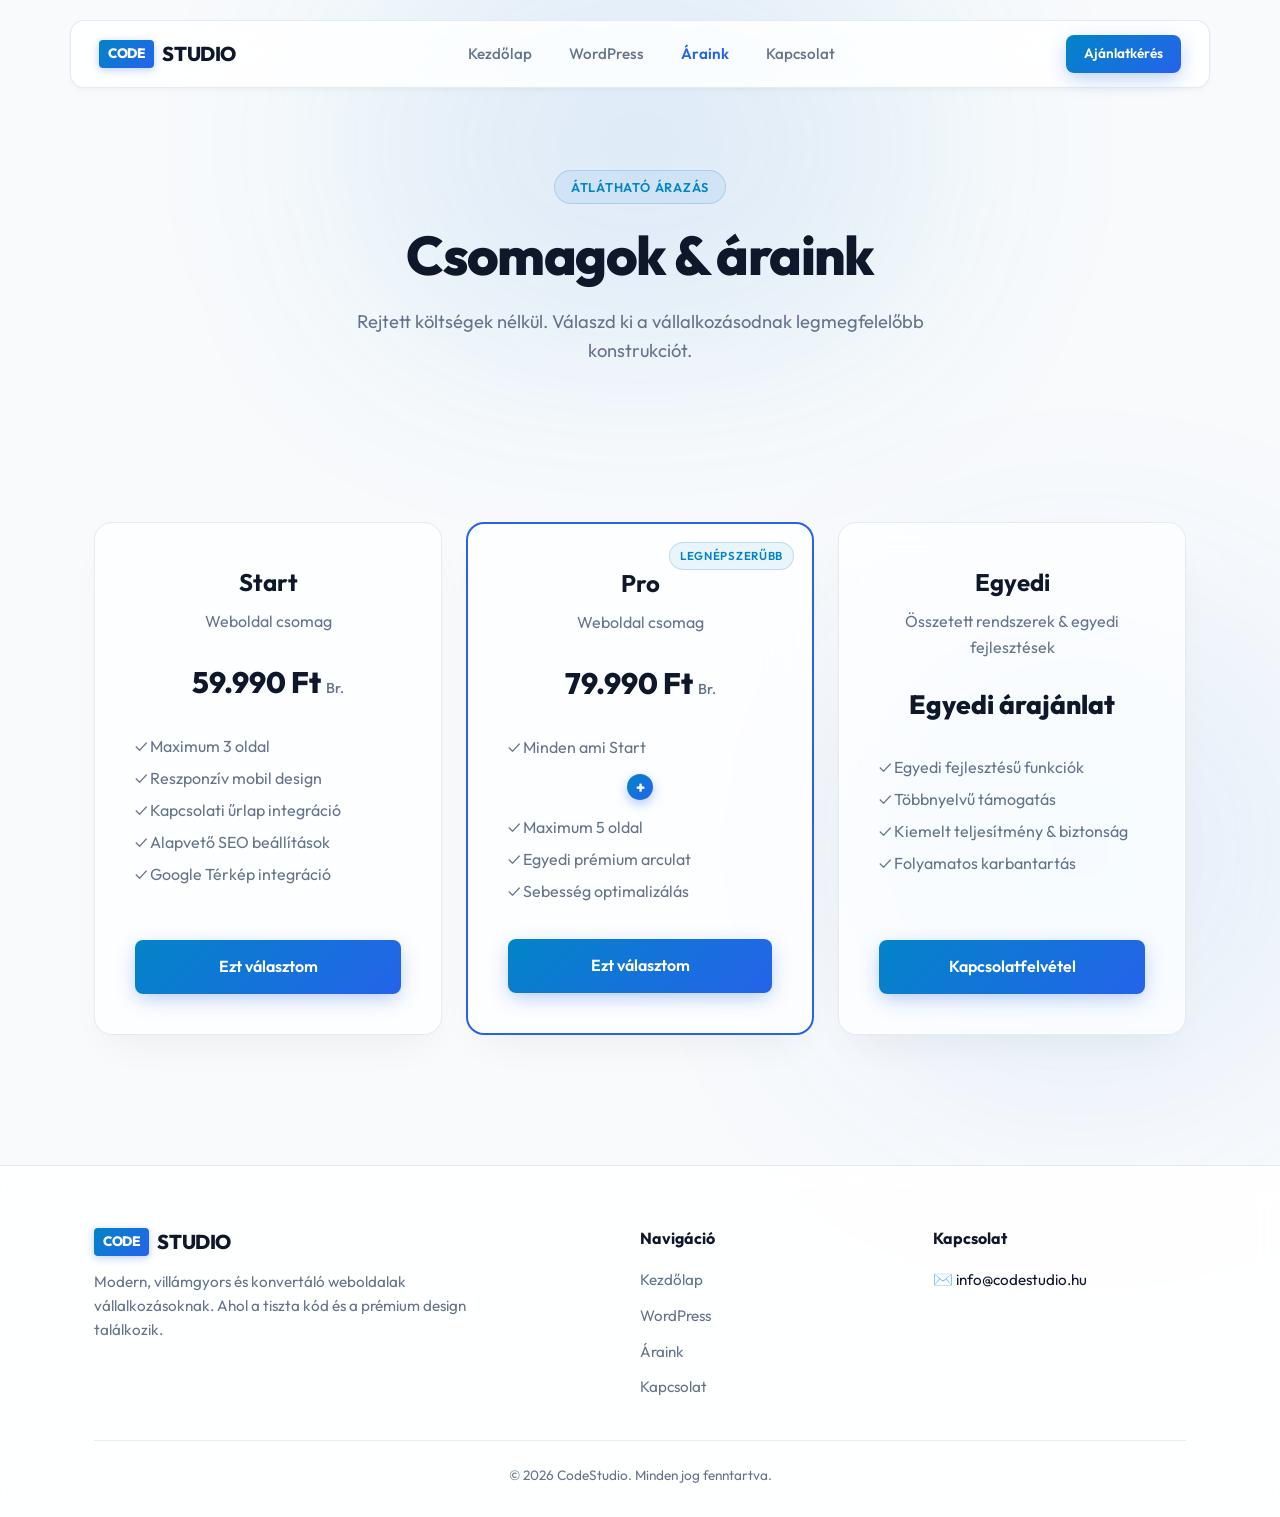
==== commit 1f1edef1: "Update araink.html" ====
--- a/araink.html
+++ b/araink.html
@@ -76,7 +76,7 @@
                     <a href="kapcsolat.html?csomag=start" class="btn btn-primary" style="width: 100%;">Ezt választom</a>
                 </div>
 
-                <!-- PRO (Kék szegéllyel & Kerek Kék + ikon új sorban) -->
+                <!-- PRO -->
                 <div class="glass-panel" style="padding: 40px; text-align: center; border: 2px solid var(--accent-blue); display: flex; flex-direction: column; justify-content: space-between; position: relative;">
                     
                     <span class="mono-tag" style="position: absolute; top: 18px; right: 18px; font-size: 0.72rem; padding: 4px 10px; margin: 0;">Legnépszerűbb</span>
@@ -98,11 +98,11 @@
                     <a href="kapcsolat.html?csomag=pro" class="btn btn-primary" style="width: 100%;">Ezt választom</a>
                 </div>
 
-                <!-- EGYEDI -->
+                <!-- EGYEDI (Frissített alcímmel) -->
                 <div class="glass-panel" style="padding: 40px; text-align: center; display: flex; flex-direction: column; justify-content: space-between;">
                     <div>
                         <h3 style="font-size: 1.5rem;">Egyedi</h3>
-                        <p style="color: var(--text-muted); margin: 8px 0 24px;">Összetett rendszerek & webshopok</p>
+                        <p style="color: var(--text-muted); margin: 8px 0 24px;">Összetett rendszerek & egyedi fejlesztések</p>
                         <div style="font-size: 1.65rem; font-weight: 800; margin-bottom: 24px;">Egyedi árajánlat</div>
                         <ul style="text-align: left; list-style: none; color: var(--text-muted); line-height: 2; margin-bottom: 32px;">
                             <li>✓ Egyedi fejlesztésű funkciók</li>
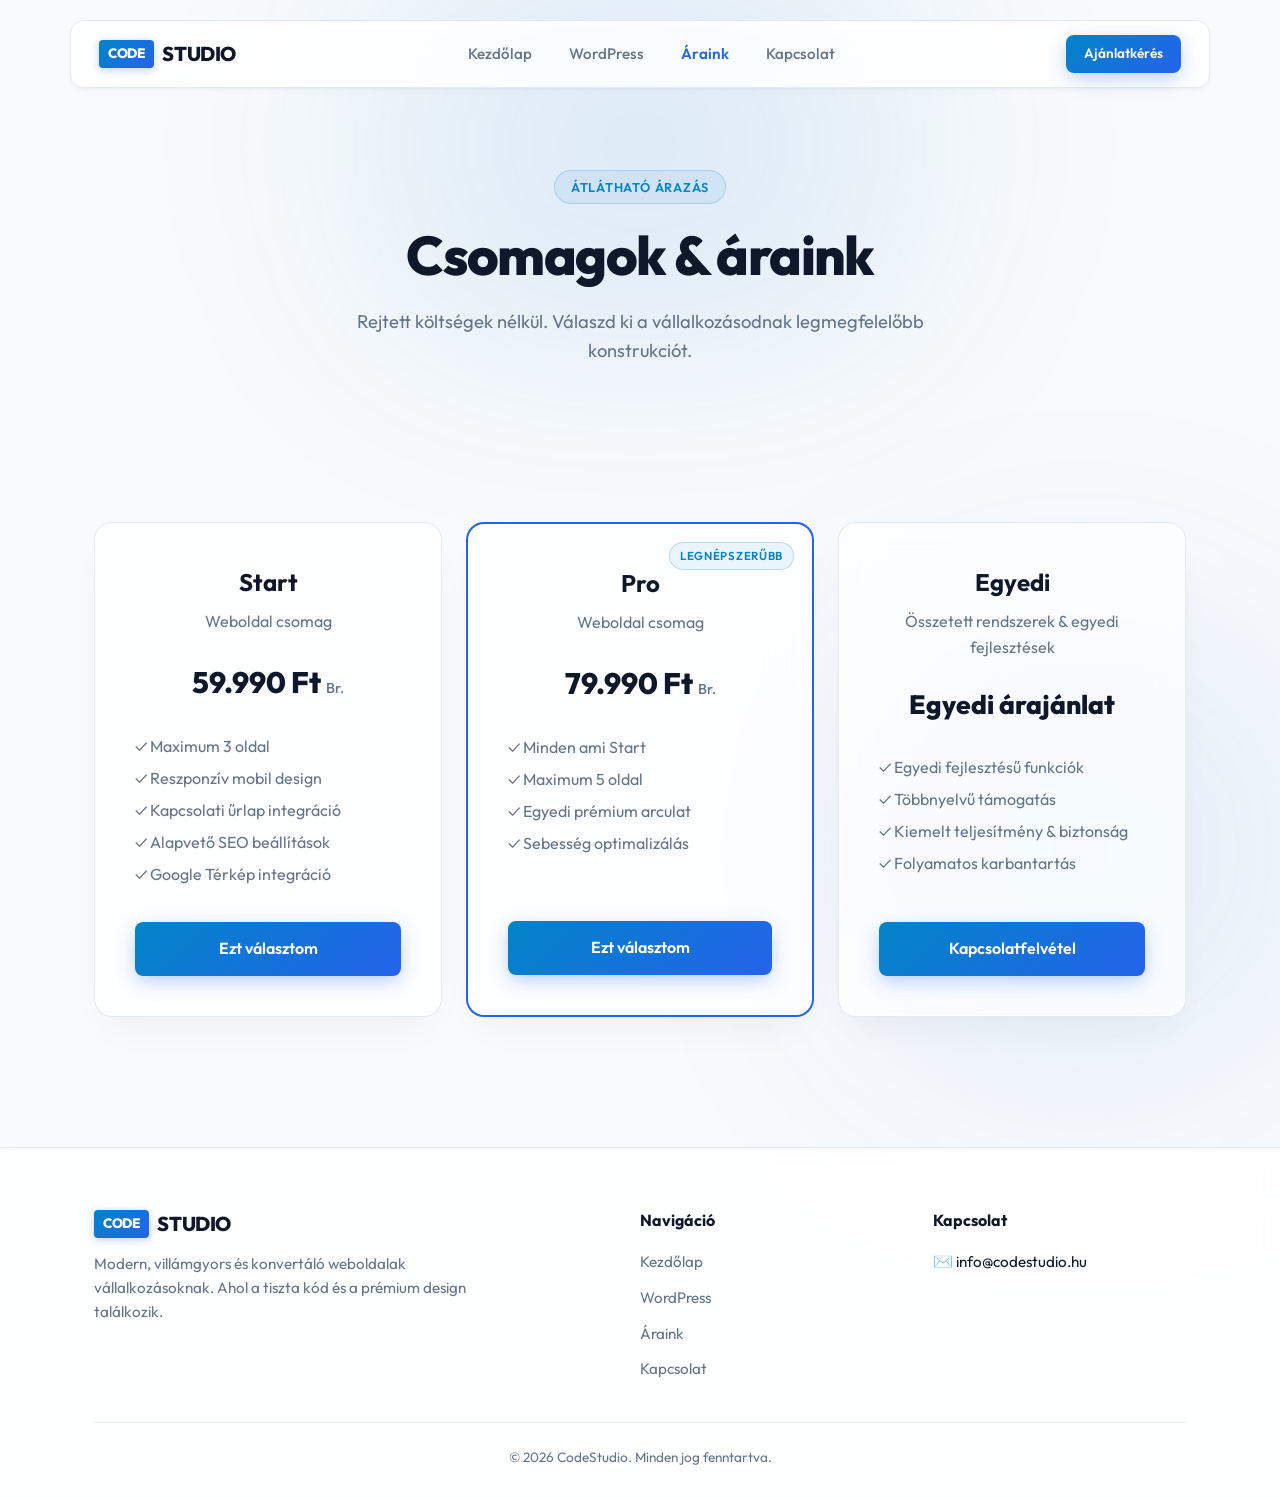
==== commit 844845ed: "Update araink.html" ====
--- a/araink.html
+++ b/araink.html
@@ -76,7 +76,7 @@
                     <a href="kapcsolat.html?csomag=start" class="btn btn-primary" style="width: 100%;">Ezt választom</a>
                 </div>
 
-                <!-- PRO -->
+                <!-- PRO (+ Ikon nélkül) -->
                 <div class="glass-panel" style="padding: 40px; text-align: center; border: 2px solid var(--accent-blue); display: flex; flex-direction: column; justify-content: space-between; position: relative;">
                     
                     <span class="mono-tag" style="position: absolute; top: 18px; right: 18px; font-size: 0.72rem; padding: 4px 10px; margin: 0;">Legnépszerűbb</span>
@@ -87,9 +87,6 @@
                         <div style="font-size: 1.85rem; font-weight: 800; margin-bottom: 24px;">79.990 Ft <span style="font-size: 0.9rem; font-weight: 500; color: var(--text-muted);">Br.</span></div>
                         <ul style="text-align: left; list-style: none; color: var(--text-muted); line-height: 2; margin-bottom: 32px;">
                             <li>✓ Minden ami Start</li>
-                            <li style="text-align: center; margin: 8px 0; list-style: none;">
-                                <span style="display: inline-flex; align-items: center; justify-content: center; width: 26px; height: 26px; border-radius: 50%; background: var(--accent-gradient); color: #ffffff; font-weight: 800; font-size: 1rem; box-shadow: 0 4px 12px rgba(37, 99, 235, 0.35);">+</span>
-                            </li>
                             <li>✓ Maximum 5 oldal</li>
                             <li>✓ Egyedi prémium arculat</li>
                             <li>✓ Sebesség optimalizálás</li>
@@ -98,7 +95,7 @@
                     <a href="kapcsolat.html?csomag=pro" class="btn btn-primary" style="width: 100%;">Ezt választom</a>
                 </div>
 
-                <!-- EGYEDI (Frissített alcímmel) -->
+                <!-- EGYEDI -->
                 <div class="glass-panel" style="padding: 40px; text-align: center; display: flex; flex-direction: column; justify-content: space-between;">
                     <div>
                         <h3 style="font-size: 1.5rem;">Egyedi</h3>
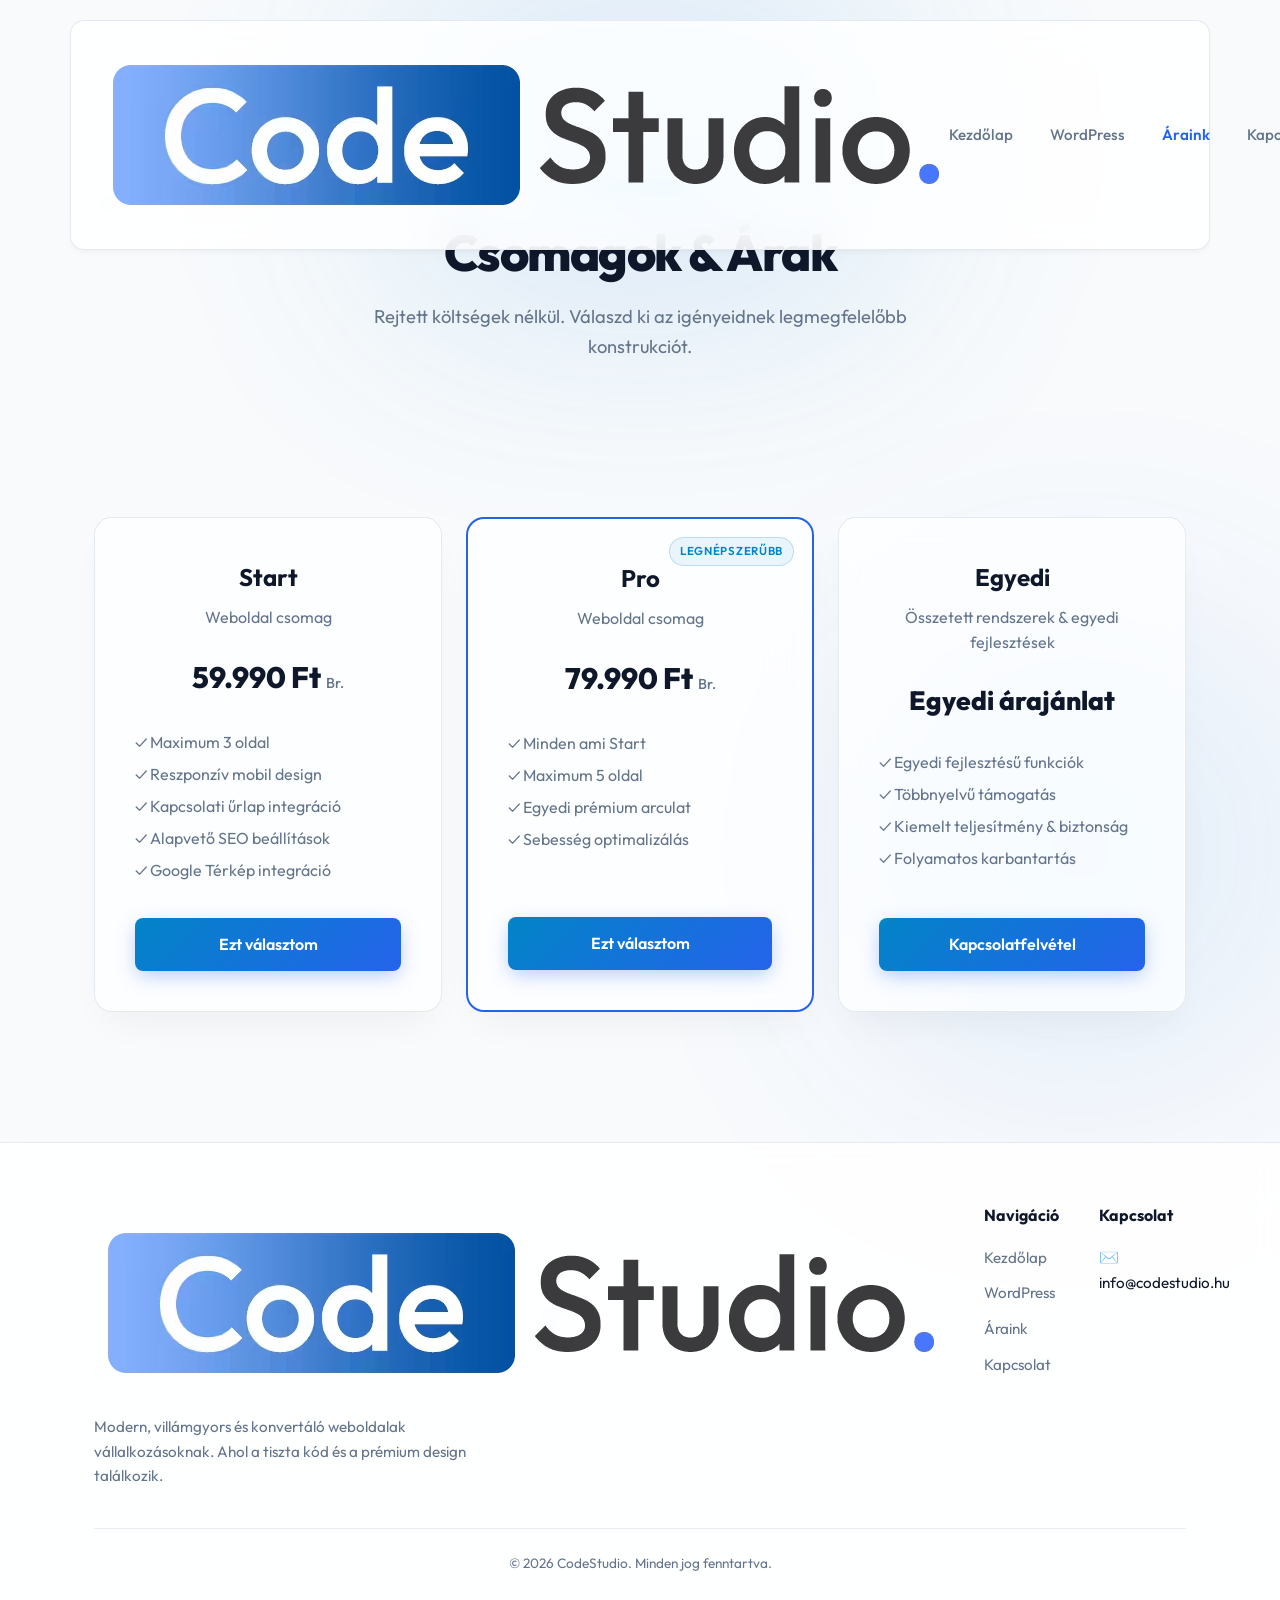
==== commit 31b8e422: "Update araink.html" ====
--- a/araink.html
+++ b/araink.html
@@ -5,8 +5,8 @@
     <meta name="viewport" content="width=device-width, initial-scale=1.0">
     <title>Áraink | CodeStudio</title>
 
-    <!-- Favicon -->
-    <link rel="icon" type="image/png" href="images/favicon.png">
+    <!-- FAVICON -->
+    <link rel="icon" type="image/png" href="images/codestudio-favicon.png">
 
     <!-- GOOGLE CDN OUTFIT FONT -->
     <link rel="preconnect" href="https://fonts.googleapis.com">
@@ -24,7 +24,7 @@
     <header>
         <div class="nav-inner">
             <a href="index.html" class="logo">
-                <span class="logo-badge">CODE</span> STUDIO
+                <img src="images/codestudio-logo.avif" alt="CodeStudio Logo">
             </a>
 
             <!-- HAMBURGER GOMB MOBILRA -->
@@ -49,8 +49,8 @@
     <section class="hero">
         <div class="container">
             <span class="mono-tag">Átlátható árazás</span>
-            <h1>Csomagok & áraink</h1>
-            <p>Rejtett költségek nélkül. Válaszd ki a vállalkozásodnak legmegfelelőbb konstrukciót.</p>
+            <h1>Csomagok & Árak</h1>
+            <p>Rejtett költségek nélkül. Válaszd ki az igényeidnek legmegfelelőbb konstrukciót.</p>
         </div>
     </section>
 
@@ -76,7 +76,7 @@
                     <a href="kapcsolat.html?csomag=start" class="btn btn-primary" style="width: 100%;">Ezt választom</a>
                 </div>
 
-                <!-- PRO (+ Ikon nélkül) -->
+                <!-- PRO -->
                 <div class="glass-panel" style="padding: 40px; text-align: center; border: 2px solid var(--accent-blue); display: flex; flex-direction: column; justify-content: space-between; position: relative;">
                     
                     <span class="mono-tag" style="position: absolute; top: 18px; right: 18px; font-size: 0.72rem; padding: 4px 10px; margin: 0;">Legnépszerűbb</span>
@@ -115,13 +115,13 @@
         </div>
     </section>
 
-    <!-- LÁBLÉC (FOOTER) -->
+    <!-- LÁBLÉC -->
     <footer>
         <div class="container">
             <div class="footer-grid">
                 <div>
                     <a href="index.html" class="logo" style="margin-bottom: 12px;">
-                        <span class="logo-badge">CODE</span> STUDIO
+                        <img src="images/codestudio-logo.avif" alt="CodeStudio Logo">
                     </a>
                     <p class="footer-slogan">Modern, villámgyors és konvertáló weboldalak vállalkozásoknak. Ahol a tiszta kód és a prémium design találkozik.</p>
                 </div>
--- a/css/styles.css
+++ b/css/styles.css
@@ -244,7 +244,7 @@
     display: inline-flex !important;
 }
 
-/* HERO SECTION */
+/* HERO SECTION (H1 4px-el kisebb asztali nézetben) */
 .hero {
     padding-top: 170px;
     padding-bottom: 50px;
@@ -252,7 +252,7 @@
 }
 
 .hero h1 {
-    font-size: clamp(2.15rem, 4.5vw, 3.4rem);
+    font-size: clamp(2.0rem, 4.2vw, 3.15rem); /* Csökkentve 4px-el */
     font-weight: 800;
     letter-spacing: -0.03em;
     line-height: 1.15;
@@ -429,7 +429,7 @@
 
 .footer-contact a {
     color: var(--text-main);
-    font-weight: 400; /* Csökkentve 600-ról 400-ra (-200 vastagság) */
+    font-weight: 400;
     text-decoration: none;
     font-size: 0.95rem;
     transition: color 0.2s ease;
